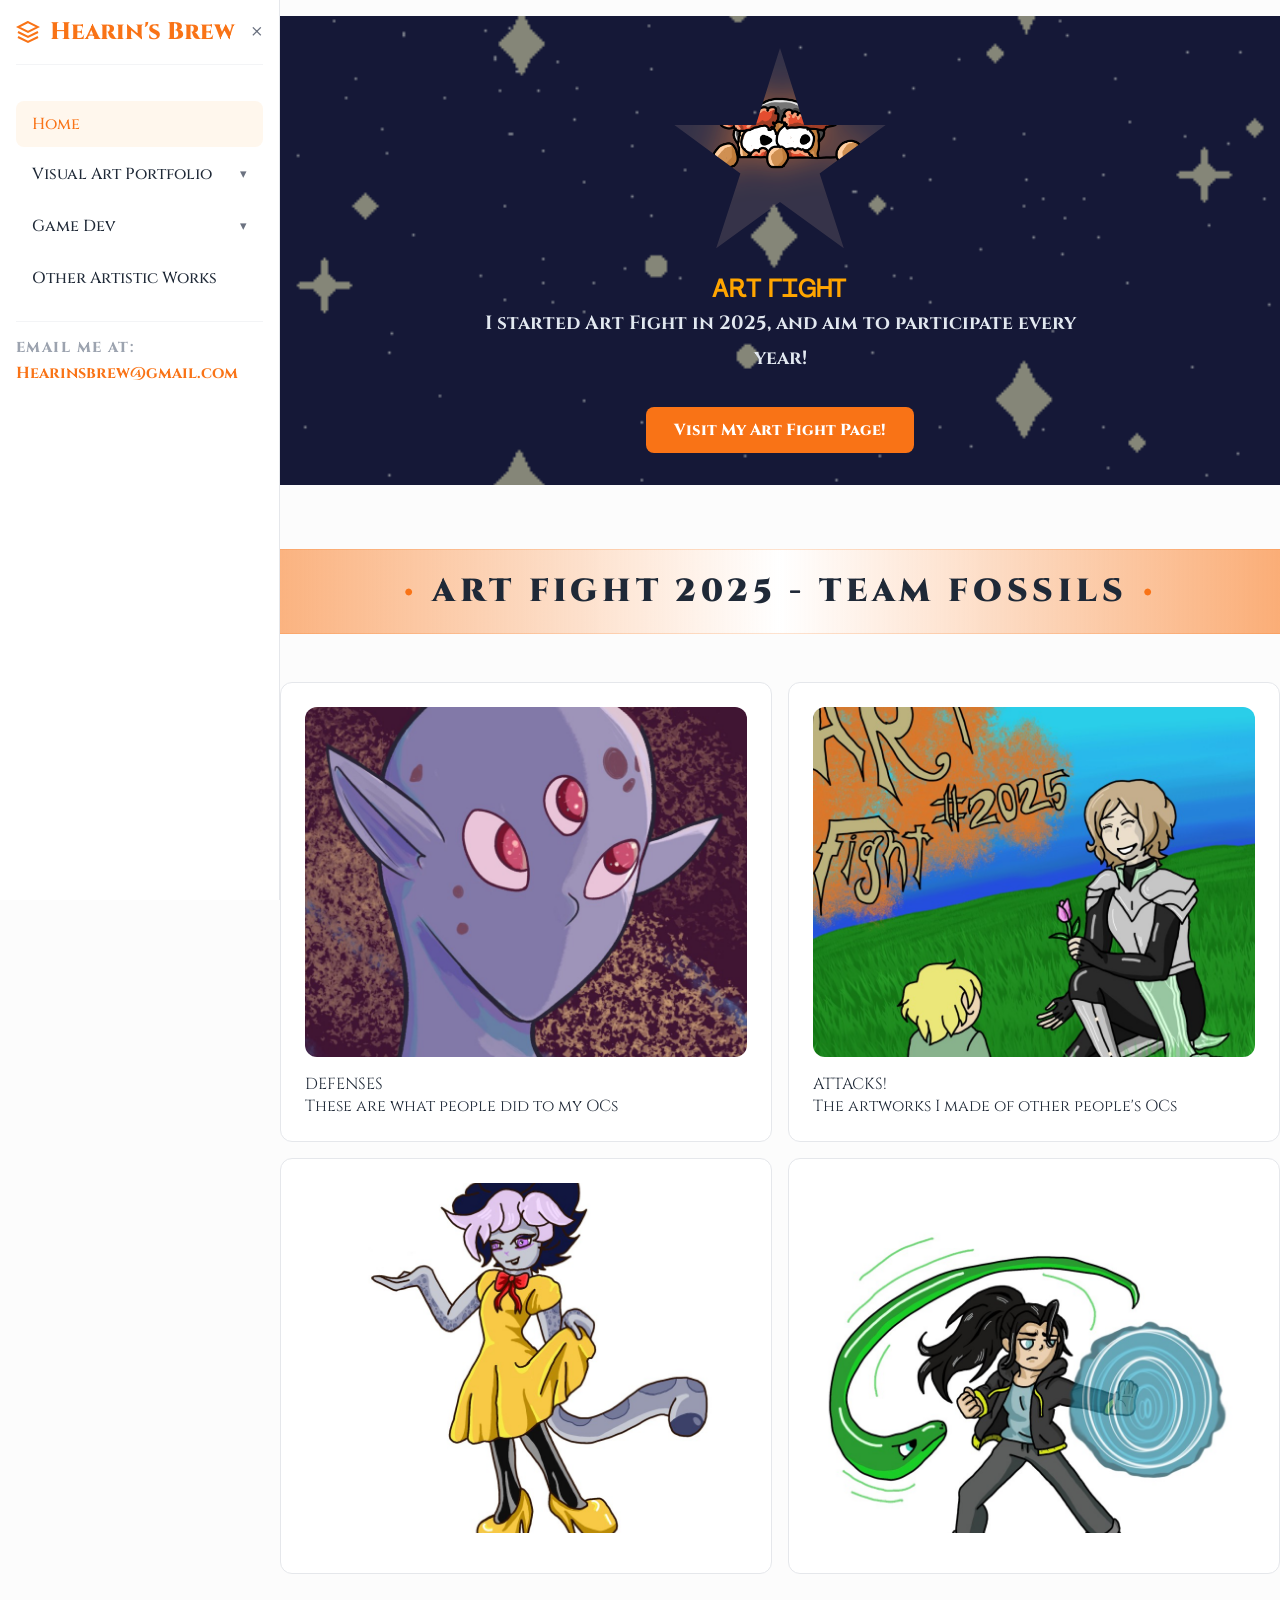
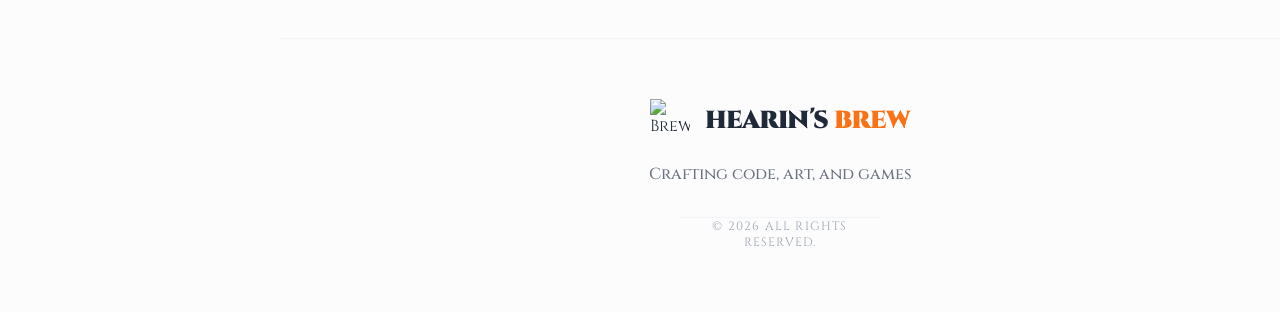
==== Art-Fight.html @ fb42e19c "few pages design" ====
<!DOCTYPE html>
<html lang="en">

<head>
    <meta charset="UTF-8">
    <meta name="viewport" content="width=device-width, initial-scale=1.0">
    <link rel="stylesheet" href="style.css">
    <link rel="stylesheet" href="lorcanaStyle.css">
    <link rel="stylesheet" href="mediaQuery.css">
    <link rel="stylesheet" href="artFight.css">
    <link href="https://fonts.googleapis.com/css2?family=Cinzel:wght@700;900&display=swap" rel="stylesheet" />
    <link rel="stylesheet" href="https://cdnjs.cloudflare.com/ajax/libs/font-awesome/6.0.0/css/all.min.css">
    <title>Document</title>
</head>

<body>
    <div style="max-width: 1350px;
   margin:0 auto;
    width: 100%;
    ">
        <aside id="sidebar">
            <div class="sidebar-header">
                <div class="brand-logo">
                    <svg width="24" height="24" viewBox="0 0 24 24" fill="none" stroke="currentColor" stroke-width="2">
                        <path d="M12 2L2 7l10 5 10-5-10-5zM2 17l10 5 10-5M2 12l10 5 10-5" />
                    </svg>
                    <span>Hearin's Brew</span>
                </div>
                <button class="close-btn" onclick="toggleMenu()">&times;</button>
            </div>
            <nav>
                <ul>
                    <li class="nav-item"><a href="index.html" class="nav-link active">Home</a></li>

                    <li class="nav-item">
                        <div class="nav-link dropdown-toggle" onclick="toggleDropdown(this)">
                            <span>Visual Art Portfolio</span>
                            <span class="chevron">&#9662;</span>
                        </div>
                        <ul class="dropdown-menu">
                            <li><a href="lorcana-game-mat-concepts.html" class="nav-link">Lorcana Game Mat Concepts</a>
                            </li>
                             <li><a href="#" class="nav-link">Art Fight</a></li>
                        <li><a href="#" class="nav-link">My OCs!</a></li>
                        <li><a href="#" class="nav-link">Misc Art</a></li>
                        <li><a href="my-sketch-book.html" class="nav-link">My Sketchbook</a></li>
                        </ul>
                    </li>

                    <li class="nav-item">
                    <div class="nav-link dropdown-toggle" onclick="toggleDropdown(this)">
                        <span>Game Dev</span>
                        <span class="chevron">&#9662;</span>
                    </div>
                    <ul class="dropdown-menu">
                        <li><a href="#" class="nav-link">The Nautlins</a></li>                       
                        <li><a href="easter-hunt-game.html" class="nav-link">Easter Hunt</a></li>
                       
                    </ul>
                </li>

                    <li class="nav-item"><a href="#" class="nav-link">Other Artistic Works</a></li>
                    
                </ul>
                <div style="padding-top:1rem">
                    <div class="sidebar-footer">

                        <p>Email me at:</p>
                        <a href="mailto:hearinsbrew@gmail.com">Hearinsbrew@gmail.com</a>

                    </div>
                </div>
            </nav>
        </aside>

        <main id="mainContent">
              <header>
<button class="menu-trigger" onclick="toggleMenu()">
            <span>☰</span> 
        </button>
        <div class="header-logo">
        <a href="index.html">Hearin's Brew</a>
    </div>
    
    <div class="header-links">
        <a href="mailto:hearinsbrew@gmail.com" title="Email Me">
            <i class="fa-solid fa-envelope"></i>
        </a>
        <a href="https://github.com/Hearin1" target="_blank" title="GitHub">
            <i class="fa-brands fa-github"></i>
        </a>
    </div>
        </header>
            <section class="star-section">
                <div class="star-overlay"></div>
                <div class="star-content">
                    <div>
                        <img src="assets/bg-cartoon.png" />
                    </div>
                    <h1 id="brew-title3"></h1>
                    <p>I started Art Fight in 2025, and aim to participate every year!
</p>
                    <div class="star-actions">
                        <a href="#" class="primary-btn">Visit My Art Fight Page!</a>
                       
                    </div>
                </div>
            </section>
 <div class="divider"><h2>Art Fight 2025 - Team Fossils</h2></div>

 <section class="section-artFight " >
    <div class="wrap">
      <div class="image" >
        <img src="assets/unnamed (1).jpg" alt="The Nautlins" />       
      </div>
      <div><p><a href=""></a>DEFENSES</p><p class="d">These are what people did to my OCs</p></div>
    </div>
    <div class="wrap">
      <div class="image">
        <img src="assets/unnamed.jpg" alt="The Nautlins" />       
      </div>
      <div><p><a href=""></a>ATTACKS!</p><p class="d">The artworks I made of other people's OCs</p></div>
    </div>
    <div class="wrap">
      <div class="image">
        <img src="assets/unnamed (3).jpg" alt="The Nautlins" />       
      </div>
      <div><p><a href=""></a></p><p class="d"></p></div>
    </div>
    <div class="wrap">
      <div class="image" style="">
        <img src="assets/unnamed (2).jpg" alt="The Nautlins" />       
      </div>
      <div><p><a href=""></a></p><p class="d"></p></div>
    </div>
  </section>
<!--start story telling-->






<!--end story telling-->

<footer class="main-footer">
    <div class="footer-content">
        <div class="footer-logo">
            <img src="https://media.giphy.com/media/v1.Y2lkPTc5MGI3NjExNHJtZzZycWp6bmR6Z3R6Z3R6Z3R6Z3R6Z3R6Z3R6Z3R6Z3ImZXA9djFfaW50ZXJuYWxfZ2lmX2J5X2lkJmN0PXM/3o7TKDkDbIDJieKbVm/giphy.gif" alt="Brewing GIF" class="footer-gif">
            <span class="logo-text">Hearin's <span class="highlight-orange">Brew</span></span>
        </div>

        <p class="footer-tagline">Crafting code, art, and games </p>
        
        <div class="footer-bottom-line">
            &copy; 2026 All Rights Reserved.
        </div>
    </div>
</footer>
        </main>
        <div>
            <script>
                (function () {
                    const text = "ᎪᎡᎢ ᎱᏆᏀᎻᎢ";
                    const title = document.getElementById("brew-title3");
                    const colors = ["#FFA500", "#FFFFFF", "#1E90FF"];
                    for (let i = 0; i < text.length; i++) {
                        const span = document.createElement("span");
                        span.textContent = text[i];
                        span.style.transition = "color 2s ease";
                        span.style.color = colors[0];
                        title.appendChild(span);
                    }
                    let currentColor = 0;
                    setInterval(() => {
                        const spans = title.querySelectorAll("span");
                        for (let i = 0; i < spans.length; i++) {
                            setTimeout(() => {
                                spans[i].style.color = colors[(currentColor + 1) % colors.length];
                            }, i * 200);
                        }
                        currentColor = (currentColor + 1) % colors.length;
                    }, 4000);
                })();
            </script>
            <script src="main.js"></script>
</body>

</html>
---- style.css ----
:root {
            --sidebar-width: 280px;
            --primary-orange: #f97316; /* Clean, modern orange */
            --orange-hover: #ea580c;
            --sidebar-bg: #ffffff;
            --text-dark: #1f2937;
            --text-muted: #6b7280;
            --bg-main: #fcfcfc;
            --transition-speed: 0.3s;
        }

        * { margin: 0; padding: 0; box-sizing: border-box;  font-family: 'Cinzel',sans-serif; }

        body {
            display: flex;
            background: var(--bg-main);
            color: var(--text-dark);
            overflow-x: hidden;
            min-height: 100vh;
        }

        /* --- Sidebar --- */
        aside {
            width: var(--sidebar-width);
            height: 100vh;
            background: var(--sidebar-bg);
            color: var(--text-dark);
            position: fixed;
            left: 0;
            transition: transform var(--transition-speed) ease;
            z-index: 1000;
            padding: 1rem;
            display: flex;
            flex-direction: column;
            border-right: 1px solid #e5e7eb;
        }

        /* Class to hide sidebar */
        aside.closed {
            transform: translateX(-100%);
        }

        .sidebar-header {
            display: flex;
            justify-content: space-between;
            align-items: center;
            margin-bottom: 2rem;
            padding-bottom: 1rem;
            border-bottom: 1px solid #f3f4f6;
        }

        .brand-logo {
            font-size: 1.5rem;
            font-weight: 800;
            color: var(--primary-orange);
            display: flex;
            align-items: center;
            gap: 10px;
        }

        .close-btn {
            background: none;
            border: none;
            color: var(--text-muted);
            font-size: 1.75rem;
            cursor: pointer;
            line-height: 1;
        }
        .close-btn:hover { color: var(--primary-orange); }

        /* --- Main Navigation --- */
        nav { flex-grow: 1; overflow-y: auto; }
        nav ul { list-style: none; }
        
        .nav-item { margin: 0.25rem 0; }

        .nav-link {
            display: flex;
            align-items: center;
            justify-content: space-between;
            padding: 0.75rem 1rem;
            color: var(--text-dark);
            text-decoration: none;
            border-radius: 8px;
            transition: 0.2s;
            font-weight: 500;
            cursor: pointer;
        }

        .nav-link:hover, .nav-link.active {
            background-color: #fff7ed;
            color: var(--primary-orange);
        }

        /* Dropdown Chevron */
        .chevron {
            font-size: 0.8rem;
            transition: transform 0.3s;
            color: var(--text-muted);
        }
        .active-dropdown .chevron {
            transform: rotate(180deg);
            color: var(--primary-orange);
        }

        /* --- Dropdown Menus --- */
        .dropdown-menu {
            max-height: 0;
            overflow: hidden;
            transition: max-height 0.3s ease-out;
            background: #fafafa;
            border-radius: 8px;
            margin-top: 2px;
        }

        /* Opened Dropdown state */
        .active-dropdown + .dropdown-menu {
            max-height: 1000px; /* Set a max height for animation */
        }

        .dropdown-menu li a {
            padding: 0.6rem 1rem 0.6rem 2.5rem; /* Indented text */
            font-size: 0.95rem;
            color: var(--text-muted);
        }
        .dropdown-menu li a:hover {
            color: var(--primary-orange);
            background: #fff7ed;
        }

        /* --- Sidebar Footer (e.g., Logout) --- */
        .sidebar-footer {
            margin-top: auto;
            border-top: 1px solid #f3f4f6;
            padding-top: 1rem;
        }
        
       

        /* --- Main Content --- */
        main {
            flex-grow: 1;
            margin-left: var(--sidebar-width);
            min-height: 100vh;
            transition: margin-left var(--transition-speed) ease;
            
        }

        /* When sidebar is closed, main content takes full width */
        main.expanded { margin-left: 0; }

        /* --- Menu Trigger Button --- */
      .menu-trigger {
    background: #f97316; /* Your brand orange */
    color: white;
    border: none;
    width: 40px;
    height: 40px;
    border-radius: 8px;
    cursor: pointer;
    display: flex;
    align-items: center;
    justify-content: center;
    font-size: 1.2rem;
    transition: transform 0.2s;
}
        .menu-trigger:hover { background: var(--orange-hover); }

        main.expanded .menu-trigger { display: inline-flex; align-items: center; gap: 8px; }

        /* --- Dashboard Content --- */
       
       

body {
    font-family: 'Cinzel', serif;
}
/* Container for the two elements */
    .feature-container {
        display: flex;
        align-items: center;
        gap: 4rem;
        
        background: rgb(204, 121, 65);
        padding: 3rem;
        border-radius: 20px;
        border: 1px solid #f1f5f9;
    }

    /* Left Side: Image */
    .feature-image {
        flex: 1;
        max-width: 420px; /* Takes up 50% width */
    }

    .feature-image img {
        width: 100%;
        height: auto;
        border-radius: 15px;
        display: block;
        object-fit: cover;
        box-shadow: 0 20px 25px -5px rgba(0, 0, 0, 0.1);
    }

    /* Right Side: Content */
    .feature-content {
        flex: 1; /* Takes up 50% width */
    }


   

    .secondary-btn {
        display: inline-block;
        padding: 12px 28px;
        border: 2px solid #f97316;
        color: #f97316;
        text-decoration: none;
        border-radius: 8px;
        font-weight: 600;
        transition: all 0.3s;
    }

    .secondary-btn:hover {
        background: #f97316;
        color: white;
    }

    .section {
    display: grid; /* Use Grid instead of Flex */
    /* This creates 3 equal columns */
    grid-template-columns: repeat(3, 1fr); 
    gap: 1rem; /* Spacing between the items */
    width: 100%;
    margin-top: 3rem;
    overflow-x:hidden ;
}

.wrap {
    display: flex;
    flex-direction: column; /* Stack image and text vertically */
    background: #fff;
    padding: 1.5rem;
    border-radius: 12px;
    border: 1px solid #e5e7eb;
}



.image {
    width: 100%;
    /* 1. Define the height you want here */
    height: 350px; 
    border-radius: 12px;
    overflow: hidden; /* Keeps the image inside the rounded corners */
    margin-bottom: 1rem;
}
.image img {
    width: 100%;
    height: 100%; /* Fills the 350px container */
    
    /* 2. CRITICAL: This prevents the image from looking stretched */
    object-fit: cover; 
    
    /* 3. This centers the focus of the image */
    object-position: center; 
    
    display: block;
    transition: transform 0.5s ease;
}





  

     .banner{text-align:center}
  .banner .box{
    display:inline-block; padding:40px 0; border-radius:25px;
    background: rgba(28,27,68,0.75); margin-bottom:20px;
    box-shadow:0 12px 30px rgba(0,0,0,.45);
  }
  #brew-title{ font-family:"Cinzel",serif; font-size: clamp(44px,9vw,90px); font-weight:900; margin:0 }

  
  header{  
    background: rgba(255, 255, 255, 0.7); /* White with 70% transparency */
    backdrop-filter: blur(12px);         /* This creates the frosted glass look */
    -webkit-backdrop-filter: blur(12px); /* Safari support */
    justify-content: space-between;
    align-items: center;
    padding: 1rem 1.5rem;
    border-bottom: 1px solid #e5e7eb; 
    position: sticky; /* Keeps it at the top of the main area */
    top: 0;
    z-index: 100;
    display: none; 
    transition: opacity 0.3s ease;
    width: 100vw;
    max-width:100%;
    
  }
/* Logo Styling */
.header-logo a {
    font-weight: 900;
    font-size: 1.2rem;
    color: #000000;
    text-decoration: none;
    letter-spacing: -0.5px;
}

/* Right Side Icons */
.header-links {
    display: flex;
    gap: 15px;
}

.header-links a {
    color: #000000; /* Subtle grey */
    font-size: 1.3rem;
    transition: color 0.2s;
    text-decoration: none;
}
.header-links a:hover {
    color: #f97316; /* Turns orange on hover */
}
.menu-trigger:hover {
    transform: scale(1.05);
    background: #ea580c;
}
  main.expanded header {
    display: flex;
    align-items: center;
    opacity: 1;
}


.section1 {
   /* 1. Background and Layout */
    background-color: #fefefe; /* Very clean off-white */
    background-image: radial-gradient(#f9731605 2px, transparent 2px); /* Very subtle orange dots */
    background-size: 30px 30px;
    
    display: flex;
    justify-content: center;
    align-items: center;
    text-align: center;
    
    padding: 1rem 2rem;
    width: 100%;
    min-height: 450px;
    
    /* 2. Standard Border Accents */
    border-top: 1px solid #f1f5f9;
    border-bottom: 1px solid #f1f5f9;
    
    /* 3. Subtle Shadow for depth */
    box-shadow: inset 0 2px 4px 0 rgba(0, 0, 0, 0.02);
}

.self-content {
    max-width: 750px;
    position: relative;
}

/* 4. A decorative accent line above the title */
.self-content::before {
    content: "";
    display: block;
    width: 60px;
    height: 4px;
    background: #f97316; /* Orange accent line */
    margin: 0 auto 20px;
    border-radius: 10px;
}

.feature-title {
    font-size: 2.8rem;
    font-weight: 800;
    line-height: 1.2;
    color: #1f2937;
    margin-bottom: 1.5rem;
}

.highlight {
    color: #f97316;
    position: relative;
    z-index: 1;
}

/* Optional: Soft orange glow behind the highlighted text */
.highlight::after {
    content: "";
    position: absolute;
    left: 0;
    bottom: 4px;
    width: 100%;
    height: 8px;
    background: rgba(249, 115, 22, 0.1); /* Very pale orange underline */
    z-index: -1;
}


.divider {
    /* 1. The Gradient Background */
    background: linear-gradient(90deg, rgba(249, 116, 22, 0.541) 0%, rgba(255, 255, 255, 1) 50%, rgba(249, 116, 22, 0.582) 100%);
    
    /* 2. Positioning and Centering */
    text-align: center;
    padding: 20px 0;
    margin: 4rem 0 2.5rem;
    width: 100%;
    
    /* 3. Decorative Borders */
    border-top: 1px solid rgba(249, 115, 22, 0.2);
    border-bottom: 1px solid rgba(249, 115, 22, 0.2);
}

.divider h2 {
    font-size: 2rem;
    font-weight: 900;
    color: #1f2937;
    text-transform: uppercase;
    letter-spacing: 0.15em;
    margin: 0;
    display: inline-block;
    position: relative;
}

/* Optional: Adding a small orange dot on either side of the text for focus */
.divider h2::before, 
.divider h2::after {
    content: "•";
    color: #f97316;
    margin: 0 15px;
    font-size: 1.5rem;
    vertical-align: middle;
}

.sidebar-footer p {
    font-size: .9rem;          /* Small, label-style text */
    font-weight: 800;
    color: #9ca3af;            /* Muted grey for the label */
    letter-spacing: 0.1em;
    text-transform: uppercase;
    margin-bottom: 5px;
}

.sidebar-footer a {
    font-size: 1rem;
    font-weight: 700;
    color: #f97316;            /* Brand Orange */
    text-decoration: none;
    transition: color 0.3s ease;
    word-break: break-all;     /* Prevents long emails from breaking layout */
}

/* Hover effect */
.sidebar-footer a:hover {
    color: #ea580c;            /* Darker orange on hover */
    text-decoration: underline;
}
.main-footer {
    width: 100%;
    padding: 60px 20px;
    background-color: #fcfcfc; /* Off-white to distinguish from content */
    border-top: 1px solid #f1f5f9;
    margin-top: 4rem;
    text-align: center;
}

.footer-content {
    max-width: 1200px;
    margin: 0 auto;
}

/* Logo and GIF container */
.footer-logo {
    display: flex;
    align-items: center;
    justify-content: center;
    gap: 15px;
    margin-bottom: 1.5rem;
}

.footer-gif {
    width: 40px; /* Keep it small and professional */
    height: 40px;
    object-fit: contain;
    /* Optional: filter to make a black gif look orange */
    /* filter: sepia(1) saturate(5) hue-rotate(340deg); */
}

.logo-text {
    font-size: 1.8rem;
    font-weight: 900;
    color: #1f2937;
    letter-spacing: -1px;
    text-transform: lowercase; /* Professional modern style */
}

.highlight-orange {
    color: #f97316;
}

.footer-tagline {
    color: #6b7280;
    font-size: 1rem;
    margin-bottom: 2rem;
    font-weight: 500;
}

.footer-bottom-line {
    font-size: 0.75rem;
    color: #9ca3af;
    text-transform: uppercase;
    letter-spacing: 0.1em;
    border-top: 1px solid #f1f5f9;
   
    display: inline-block;
    width: 200px;
}
/*carousel */
/* Carousel box */
/* Wrap tiles in a row */
.carousel-wrapper {
  display: flex;
  gap: 20px; /* space between tiles */
  flex-wrap: wrap; /* stack on smaller screens */
  justify-content:
   center; /* center tiles in row */
}

/* Each tile */

.tile {
  flex: 0 0 calc(50% - 10px); /* exactly 2 per row with gap compensation */
  max-width: calc(50% - 10px);
  display: flex;
  flex-direction: column;
  text-decoration: none;
  color: inherit;
}


/* Carousel styles (from previous example) */
.carousel {
  position: relative;
  width: 100%;
  border-radius: 8px;
  overflow: hidden;
  box-shadow: 0 8px 22px rgba(0,0,0,.4);
  background: #111;
}

.slides {
  position: relative;
  width: 100%;
  height: 0;
  padding-top: 100%; /* square */
}

.slide {
  position: absolute;
  top:0; left:0;
  width:100%;
  height:100%;
  object-fit: cover;
  opacity:0;
  transition: opacity 0.5s ease;
}

.slide.active { opacity:1; }

.dots {
  position: absolute;
  bottom:10px; right:10px;
  display:flex; gap:8px;
}

.dot {
  width:10px; height:10px;
  border-radius:50%;
  border:1px solid #fff;
  opacity:0.7;
  cursor:pointer;
}

.dot.active { background:#fff; opacity:1; }

/* Caption */
.cap { padding:12px 14px; }
.cap .t { font-weight:800; font-size:18px; margin:0 0 4px; }
.cap .d { font-size:14px; opacity:.85; margin:0; }

/* Responsive: stack on mobile */
@media (max-width: 768px) {
  .wrap { flex-direction: column; gap: 20px; }
  .tile { max-width: 100%; }
}
---- lorcanaStyle.css ----
@import url('https://fonts.googleapis.com/css2?family=Lobster&display=swap');

#brew-title2 {
    font-size:3.5rem;
}
.star-section {
    position: relative;
    width: 100%;
    min-height: 400px; /* Adjust height as needed */
    display: flex;
    align-items: center;
    justify-content: center;
    overflow: hidden;
    margin: 1rem 0;
   
    
    /* The GIF Background */
    background-image: url('assets/bg.gif'); 
    background-size: cover;
    background-position: center;
}

/* Dark overlay to make white text pop against moving stars */
.star-overlay {
    position: absolute;
    top: 0;
    left: 0;
    width: 100%;
    height: 100%;
    background: rgba(15, 23, 42, 0.5); /* Deep navy tint at 50% opacity */
    z-index: 1;
}

.star-content {
    position: relative;
    z-index: 2; /* Sits above the overlay */
    text-align: center;
    padding: 2rem;
    max-width: 700px;
}

.star-content h2 {
    font-size: 3rem;
    color: #ffffff;
    margin-bottom: 1rem;
    text-shadow: 0 4px 10px rgba(0, 0, 0, 0.3);
}

.star-content p {
    color: #e2e8f0;
    font-size: 1.2rem;
    margin-bottom: 2rem;
    line-height: 1.8;
    font-weight:bold
}

/* Button Styles */
.star-actions {
    display: flex;
    gap: 15px;
    justify-content: center;
}

.primary-btn {
    background: #f97316; /* Brand Orange */
    color: white;
    padding: 12px 28px;
    border-radius: 8px;
    text-decoration: none;
    font-weight: 800;
    transition: 0.3s;
}

.outline-btn {
    background: transparent;
    color: white;
    padding: 12px 28px;
    border: 2px solid white;
    border-radius: 8px;
    text-decoration: none;
    font-weight: 800;
    transition: 0.3s;
}

.star-content img {
    width: 220px;
    height: 220px; /* Force equal height for a perfect star */
    object-fit: cover; /* Ensures the image doesn't stretch */
    
    /* 1. The Star Shape */
    clip-path: polygon(50% 0%, 61% 35%, 98% 35%, 68% 57%, 79% 91%, 50% 70%, 21% 91%, 32% 57%, 2% 35%, 39% 35%);
    
    /* 2. Styling */
    background: rgba(255, 255, 255, 0.1);
    padding: 5px; /* Reduced padding to keep the star points sharp */
    
    /* 3. Animation & Effects */
    animation: float 4s ease-in-out infinite;
    /* Note: filter: drop-shadow works better with clip-path than box-shadow */
    filter: drop-shadow(0 0 15px rgba(249, 115, 22, 0.5)); 
    
    transition: transform 0.3s ease;
}
.star-content img:hover {
    transform: scale(2) rotate(10deg);
}

/* Floating effect to match the 'Starry' theme */
@keyframes float {
    0% { transform: translateY(0px); }
    50% { transform: translateY(-15px); }
    100% { transform: translateY(0px); }
}

.primary-btn:hover { background: #ea580c; transform: translateY(-2px); }
.outline-btn:hover { background: white; color: #1f2937; }

/* Mobile Adjustment */
@media (max-width: 768px) {
    .star-content h2 { font-size: 2rem; }
    .star-actions { flex-direction: column; }
    .star-section { min-height: 500px; border-radius: 0; }
}


.story-split-container {
    display: flex;
    align-items: center; /* Vertically centers the text box against the image */
    gap: 40px;
    max-width: 1200px;
    margin: 4rem auto;
    padding: 0 20px;
}

/* Image Container */
.story-visual {
    flex: 1; /* Takes up 50% width */
}

.story-visual img {
    width: 100%;
    height: auto;
    border-radius: 20px;
    box-shadow: 0 10px 30px rgba(0,0,0,0.1);
    display: block;
}

/* Text Container */
.story-info {
    flex: 1; /* Takes up 50% width */
    display: flex;
    align-items: center; /* Ensures the card itself stays centered */
}

.story-card-vibrant {
    padding: 2.5rem;
    border-radius: 24px;
    color: white;
    /* Vibrant eye-catchy gradient */
    background: linear-gradient(135deg, #f97316 0%, #eab308 100%);
    box-shadow: 0 20px 40px rgba(249, 115, 22, 0.3);
    position: relative;
}
.piglet{
  background: linear-gradient(135deg, #c442c9 0%, #d3c4ce 100%) !important;
    box-shadow: 0 20px 40px rgba(249, 22, 249, 0.226);   
}

.tiger{
     background: linear-gradient(135deg, #eb5c09 0%, #c618d6c9 100%) !important;
      box-shadow: 0 20px 40px rgba(230, 22, 249, 0.3);
}
.Mickey{
   background: linear-gradient(135deg, #7e553d 0%, #a1a31fc9 100%) !important;
      box-shadow: 0 20px 40px rgba(99, 141, 21, 0.3);  
}
.ink{
   background: linear-gradient(135deg, #000000 0%, #cfcfc6c9 100%) !important;
      box-shadow: 0 20px 40px rgba(78, 80, 75, 0.3);  
}
.taran{
   background: linear-gradient(135deg, #087716 0%, #4add06c9 100%) !important;
      box-shadow: 0 20px 40px rgba(0, 255, 55, 0.356);  
}
.kanga{
     background: linear-gradient(135deg, #087716 0%, #4add06c9 100%) !important;
      box-shadow: 0 20px 40px rgba(0, 255, 55, 0.356);   
}
.eyore{
   background: linear-gradient(135deg, #032bad 0%, #52a2e4c9 100%) !important;
      box-shadow: 0 20px 40px rgba(58, 192, 216, 0.356);   
}
.story-title {
    font-family: "Lobster", sans-serif;
    font-size: 2rem;
    margin-bottom: 1.5rem;
    border-bottom: 2px solid rgba(255,255,255,0.2);
    padding-bottom: 0.5rem;
}

.story-card-vibrant p {
    line-height: 1.7;
    margin-bottom: 1rem;
    font-weight: 500;
}

.magic-highlight {
    background: rgba(255, 255, 255, 0.15);
    padding: 10px;
    border-radius: 8px;
    font-style: italic;
    color: #fffbeb;
}

/* --- Mobile Responsive Logic --- */
@media (max-width: 992px) {
    .story-split-container {
        flex-direction: column; /* Stacks image on top, text on bottom */
        text-align: center;
        gap: 20px;
    }

    .story-visual, .story-info {
        width: 100%;
    }

    .story-card-vibrant {
        
        padding: 1.5rem;
    }
}
@media(max-width:600px){
    #brew-title2 {
    font-size:2rem;
}
}
---- mediaQuery.css ----
/* --- Responsive Layout for Mobile --- */


@media (max-width: 600px) {
    .section {
        /* On phones, show 1 per row */
        grid-template-columns: 1fr;
    }
}

/* MOBILE VIEW: Stack vertically */
@media (max-width: 992px) {
    .feature-container {
        flex-direction: column;
        /* This stacks the elements */
        gap: 2rem;
        margin-top: 0;
        text-align: center;
    }

    .menu-trigger {
        margin-bottom: 0;
    }

    .section {
        /* On tablets/small laptops, show 2 per row */
        grid-template-columns: repeat(2, 1fr);
    }

    aside {
        /* 1. Hide it by default on mobile */
        transform: translateX(-100%);
        position: fixed;
        top: 0;
        left: 0;
        z-index: 2000;
        /* Ensure it stays above content */
        width: 280px;
        box-shadow: 10px 0 15px rgba(0, 0, 0, 0.1);
    }

    aside.mobile-open {
        transform: translateX(0);
    }

    .feature-title {
        font-size: 2.5rem;
        /* Slightly smaller for mobile screens */
    }

    main {
        margin-left: 0 !important;
        width: 100% !important;
        padding: 1rem 0.3 !important;
    }

    .menu-trigger {
        display: inline-flex !important;
    }

    header {
        display: flex;
    }

    main.expanded header {
        display: flex !important;
        align-items: center;
        opacity: 1;
    }
}


@media (max-width: 768px) {
    .section1 {
        /* 1. Reduce vertical padding so it's not too tall on phones */
        padding: 1rem 1.5rem;
        min-height: auto;
        /* Let the content define the height */
    }

    .tiles.two {
        grid-template-columns: 1fr !important;
        /* 1 column on mobile */
    }

    .feature-title {
        /* 2. Shrink the font size so "code, draw, and write" doesn't break into tiny lines */
        font-size: 1.8rem;
        line-height: 1.3;
        margin-bottom: 1rem;
    }
    .thumb{
      width:450px;
        max-width:100%;
    }
     .thumb > img{position:absolute; inset:0; width:450px; height:100%; object-fit:cover; display:block;max-width:100%;}

    .secondary-btn {
        /* 5. Make the button full-width or slightly larger for easier tapping */
        width: 100%;
        text-align: center;
        padding: 14px;
    }
}

/* Mobile Responsive */
@media (max-width: 600px) {
    .logo-text {
        font-size: 1.4rem;
    }

    .main-footer {
        padding: 40px 15px;
    }

      .carousel {
    min-height: auto;
    aspect-ratio: auto;  /* let image decide height */
  }

    .divider h2 {
        font-size: .8rem;
    }
    .section{
       grid-template-columns: repeat(1, 1fr);  
    }

    .carousels img{
        width:90% important
    }

    .sidebar-footer a {
    font-size: .7rem;       /* Prevents long emails from breaking layout */
}
  .sidebar-footer p {
    font-size: .8rem;       /* Prevents long emails from breaking layout */
}
}
---- artFight.css ----
.section-artFight {
    display: grid; /* Use Grid instead of Flex */
    /* This creates 3 equal columns */
    grid-template-columns: repeat(2, 1fr); 
    gap: 1rem; /* Spacing between the items */
    width: 100%;
    margin-top: 3rem;
    overflow-x:hidden ;
}
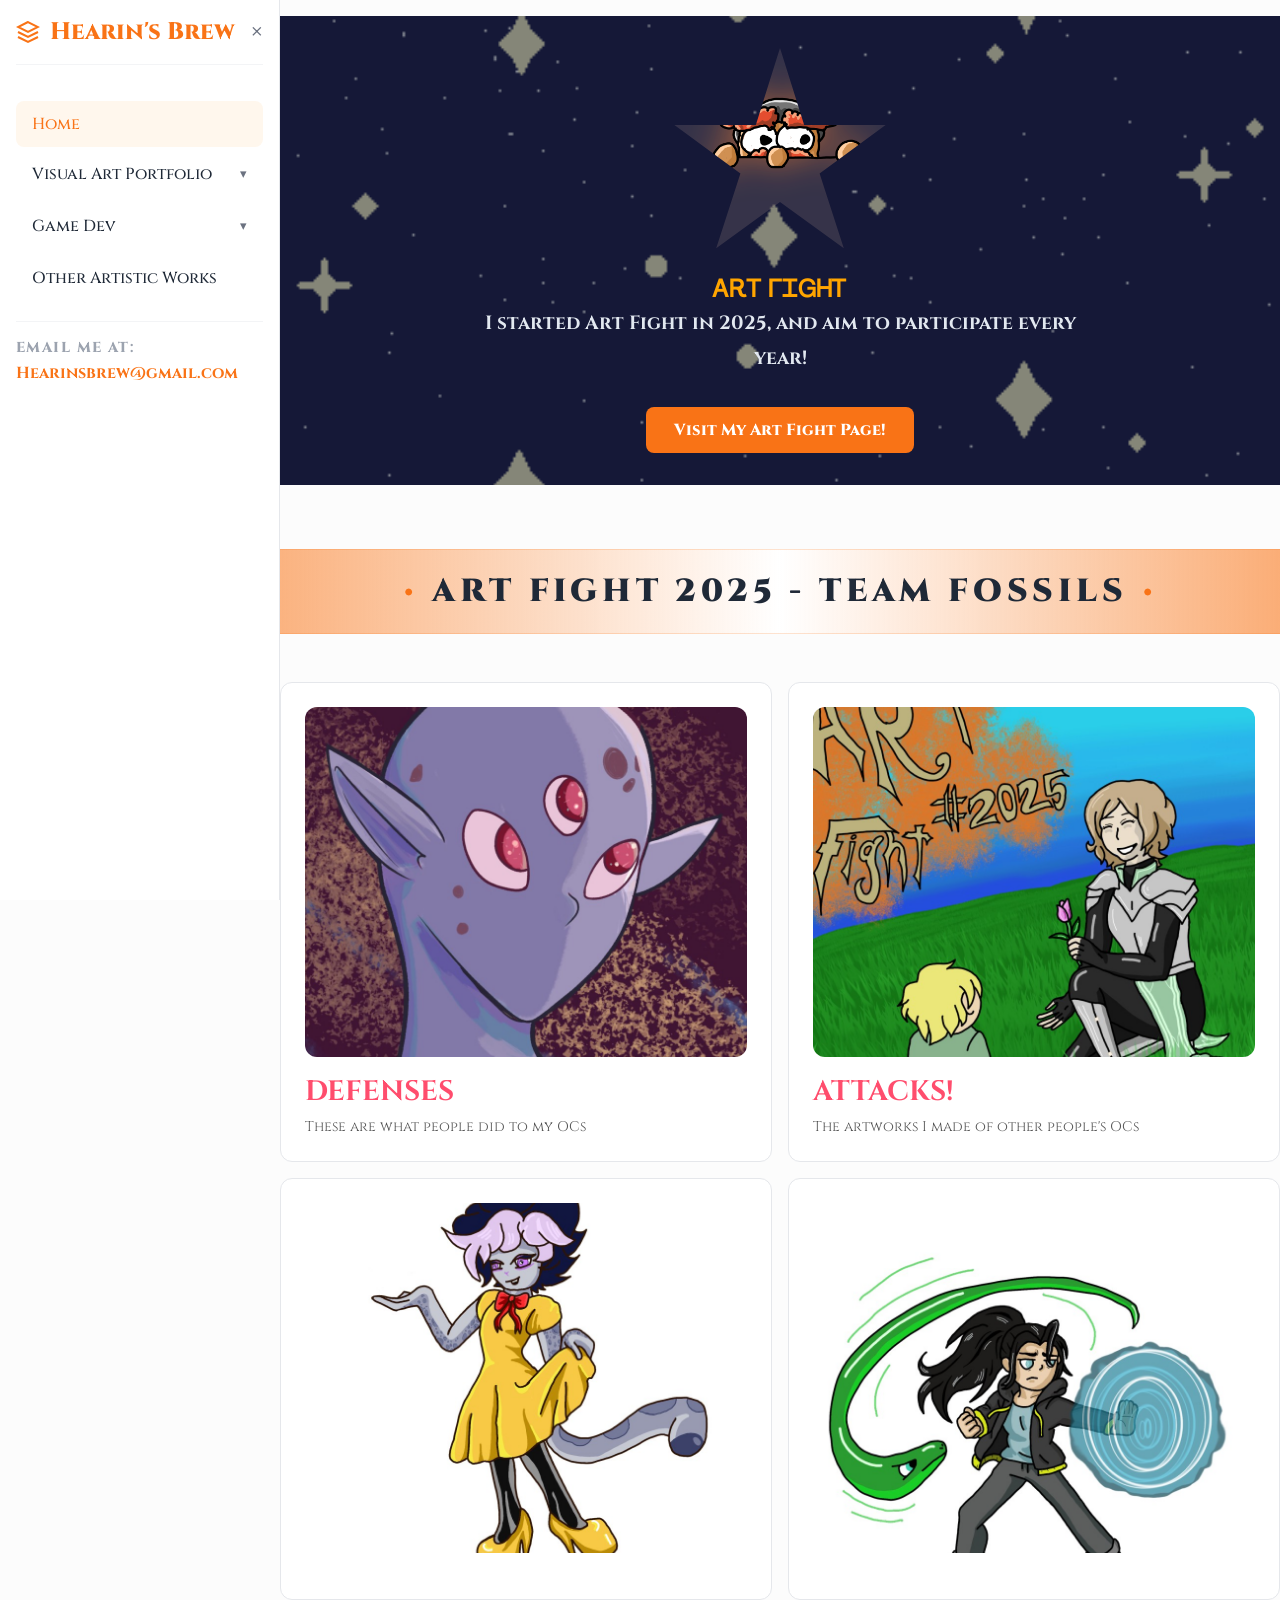
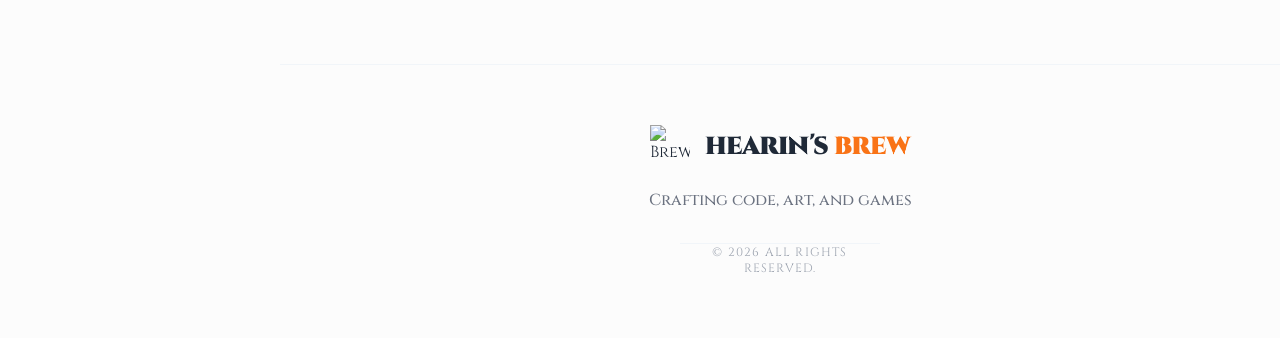
==== commit 3aa01c22: "random issue fix" ====
--- a/Art-Fight.html
+++ b/Art-Fight.html
@@ -10,7 +10,8 @@
     <link rel="stylesheet" href="artFight.css">
     <link href="https://fonts.googleapis.com/css2?family=Cinzel:wght@700;900&display=swap" rel="stylesheet" />
     <link rel="stylesheet" href="https://cdnjs.cloudflare.com/ajax/libs/font-awesome/6.0.0/css/all.min.css">
-    <title>Document</title>
+    <link rel="icon" type="image/png" href="assets/favicon.ico">
+    <title>Hearin's Brew - art-fight</title>
 </head>
 
 <body>
@@ -41,8 +42,8 @@
                             <li><a href="lorcana-game-mat-concepts.html" class="nav-link">Lorcana Game Mat Concepts</a>
                             </li>
                              <li><a href="#" class="nav-link">Art Fight</a></li>
-                        <li><a href="#" class="nav-link">My OCs!</a></li>
-                        <li><a href="#" class="nav-link">Misc Art</a></li>
+                        <li><a href="my-ocs.html" class="nav-link">My OCs!</a></li>
+                        <li><a href="misc-art.html" class="nav-link">Misc Art</a></li>
                         <li><a href="my-sketch-book.html" class="nav-link">My Sketchbook</a></li>
                         </ul>
                     </li>
@@ -108,32 +109,47 @@
             </section>
  <div class="divider"><h2>Art Fight 2025 - Team Fossils</h2></div>
 
- <section class="section-artFight " >
-    <div class="wrap">
-      <div class="image" >
-        <img src="assets/unnamed (1).jpg" alt="The Nautlins" />       
-      </div>
-      <div><p><a href=""></a>DEFENSES</p><p class="d">These are what people did to my OCs</p></div>
-    </div>
-    <div class="wrap">
-      <div class="image">
-        <img src="assets/unnamed.jpg" alt="The Nautlins" />       
-      </div>
-      <div><p><a href=""></a>ATTACKS!</p><p class="d">The artworks I made of other people's OCs</p></div>
-    </div>
-    <div class="wrap">
-      <div class="image">
-        <img src="assets/unnamed (3).jpg" alt="The Nautlins" />       
-      </div>
-      <div><p><a href=""></a></p><p class="d"></p></div>
-    </div>
-    <div class="wrap">
-      <div class="image" style="">
-        <img src="assets/unnamed (2).jpg" alt="The Nautlins" />       
-      </div>
-      <div><p><a href=""></a></p><p class="d"></p></div>
-    </div>
-  </section>
+<section class="section-artFight">
+  <div class="wrap">
+    <div class="image">
+      <img src="assets/unnamed (1).jpg" alt="The Nautlins" />       
+    </div>
+    <div class="caption-box">
+      <a href="" class="caption-title">DEFENSES</a>
+      <p class="d">These are what people did to my OCs</p>
+    </div>
+  </div>
+  
+  <div class="wrap">
+    <div class="image">
+      <img src="assets/unnamed.jpg" alt="The Nautlins" />       
+    </div>
+    <div class="caption-box">
+      <a href="" class="caption-title">ATTACKS!</a>
+      <p class="d">The artworks I made of other people's OCs</p>
+    </div>
+  </div>
+
+  <div class="wrap">
+    <div class="image">
+      <img src="assets/unnamed (3).jpg" alt="The Nautlins" />       
+    </div>
+    <div class="caption-box">
+      <a href="" class="caption-title"></a>
+      <p class="d"></p>
+    </div>
+  </div>
+
+  <div class="wrap">
+    <div class="image">
+      <img src="assets/unnamed (2).jpg" alt="The Nautlins" />       
+    </div>
+    <div class="caption-box">
+      <a href="" class="caption-title"></a>
+      <p class="d"></p>
+    </div>
+  </div>
+</section>
 <!--start story telling-->
 
 
--- a/artFight.css
+++ b/artFight.css
@@ -6,4 +6,31 @@
     width: 100%;
     margin-top: 3rem;
     overflow-x:hidden ;
+}
+
+.section-artFight .caption-box {
+  display: flex;
+  flex-direction: column;
+  gap: 6px;
+}
+
+.section-artFight .caption-title {
+  font-size: 28px;
+  font-weight: bold;
+  color: #ff4d6d;
+  text-decoration: none;
+  display: inline-block;
+  transition: 0.3s ease;
+}
+
+.section-artFight .caption-title:hover {
+  color: #ffb703;
+  transform: scale(1.03);
+}
+
+.section-artFight .d {
+  font-size: 14px;
+  color: #555;
+  line-height: 1.5;
+  margin: 0;
 }
